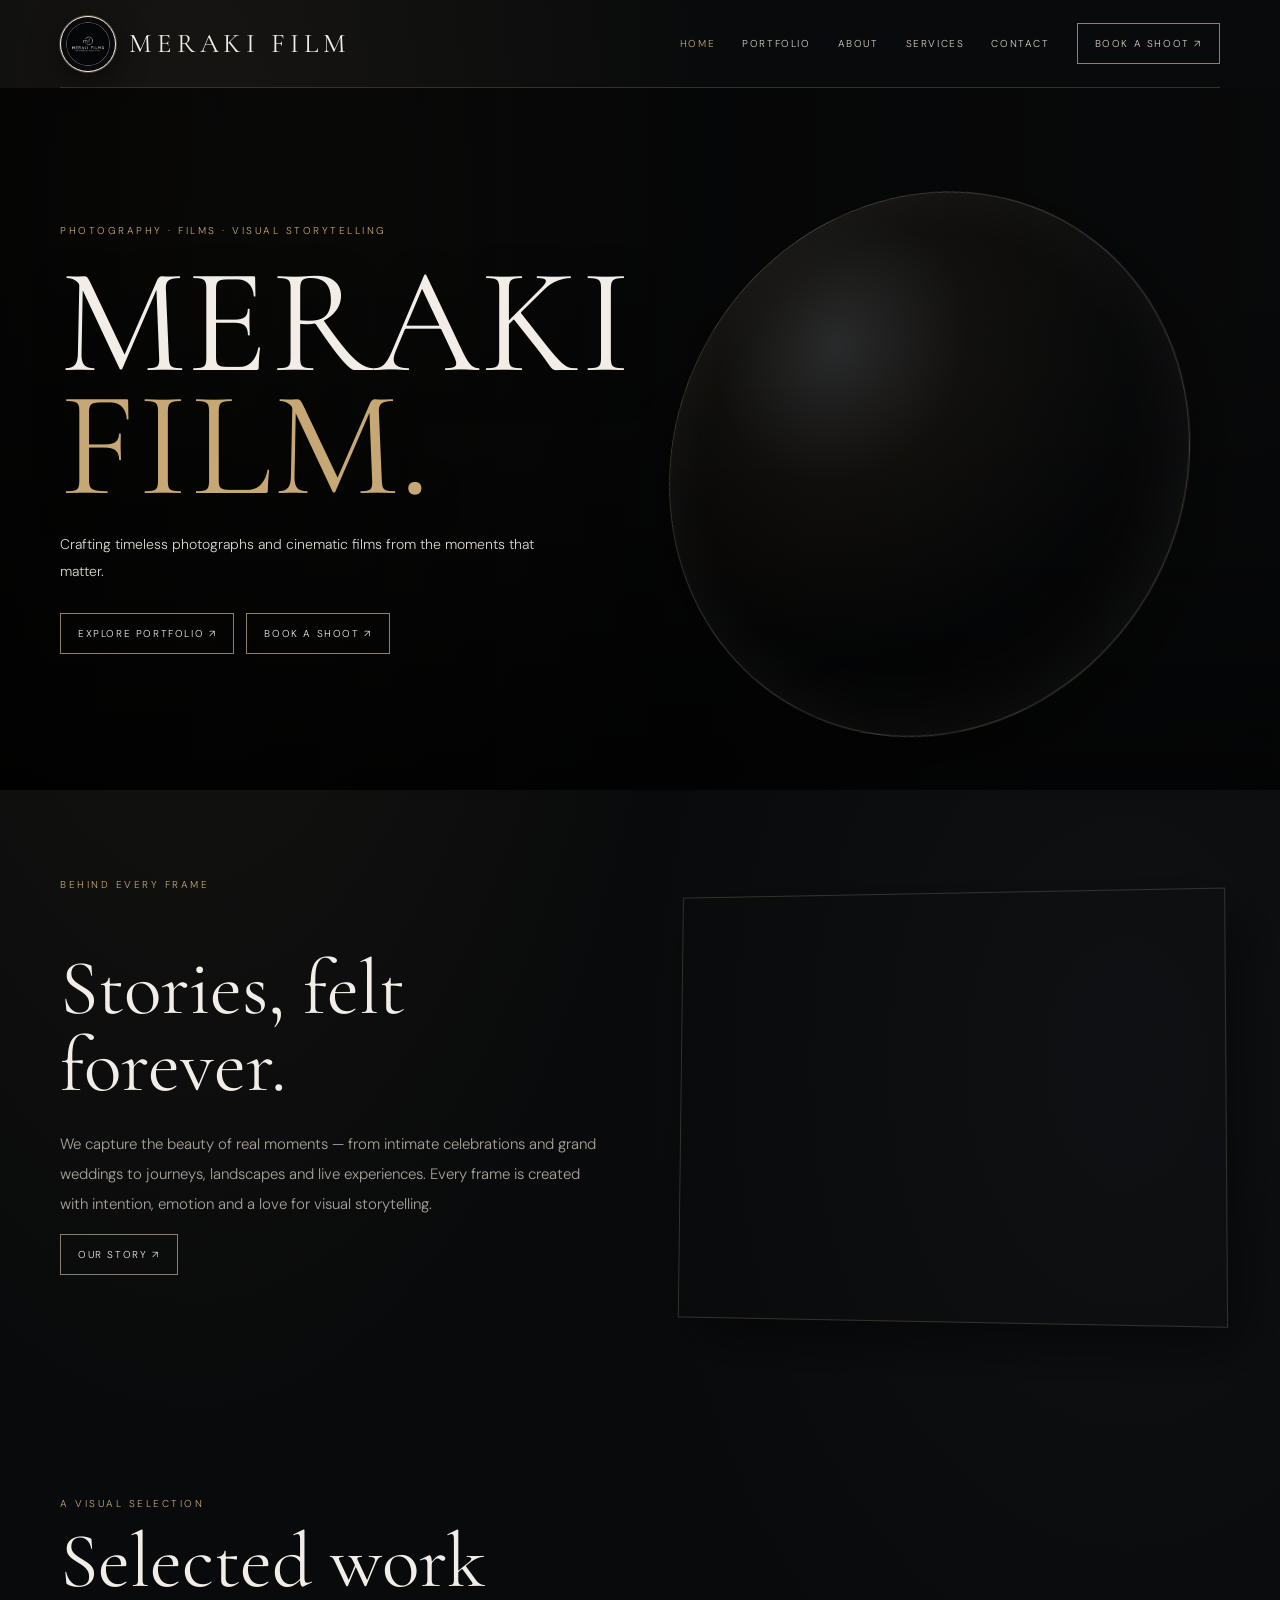
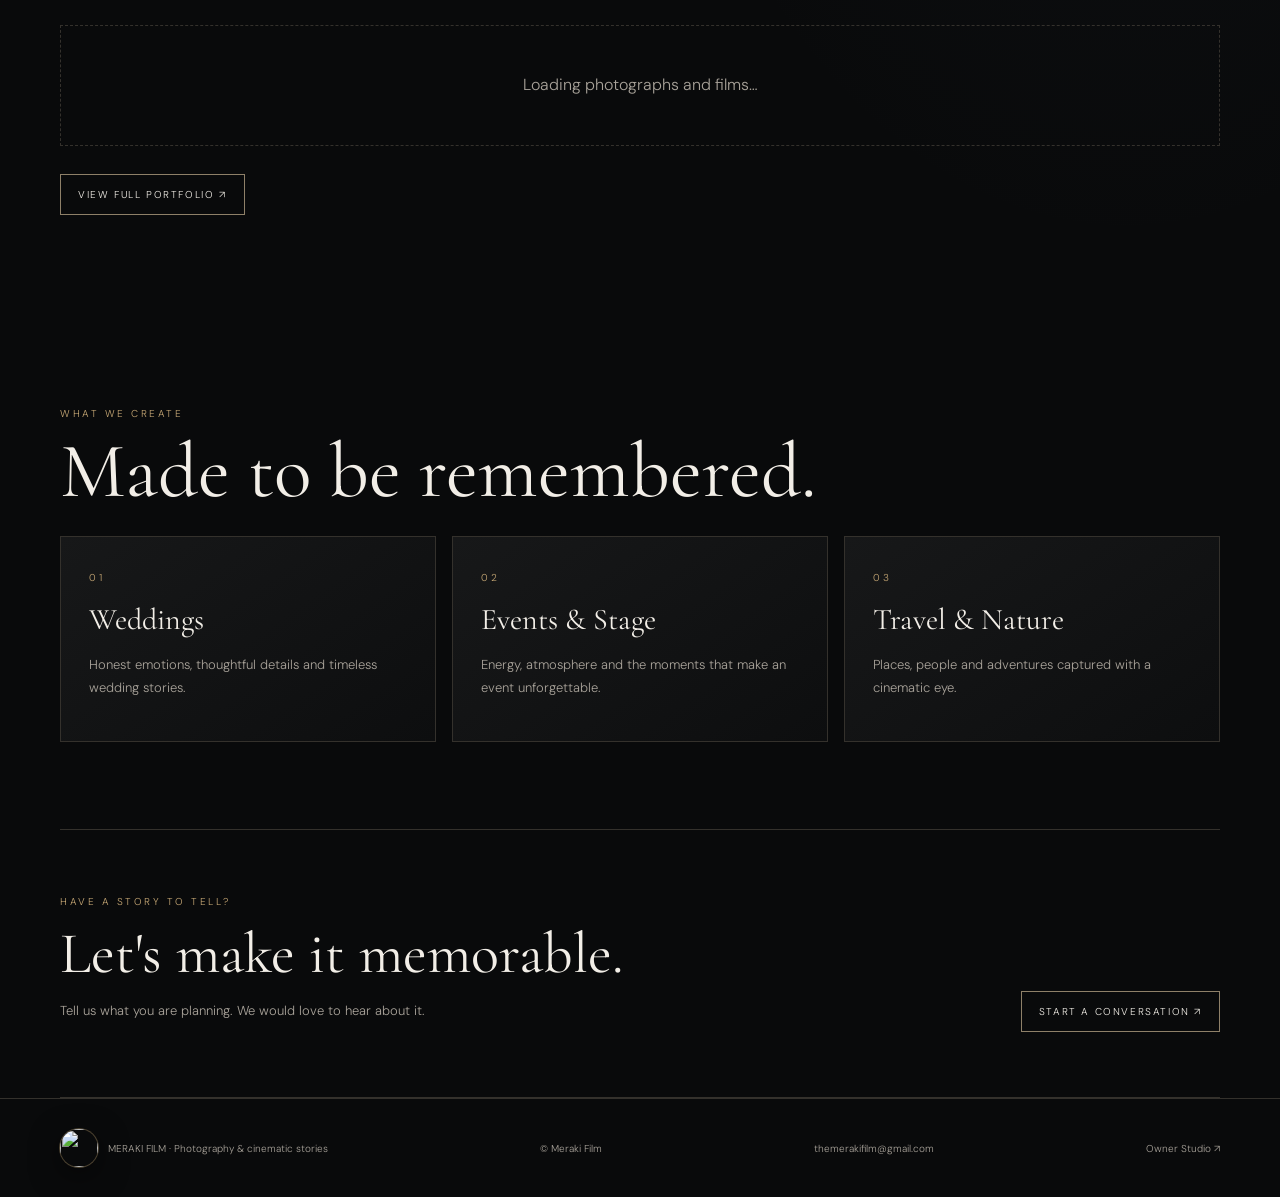
==== index.html @ 09159ee7 "Update index.html" ====
<!doctype html><html lang="en"><head><meta charset="utf-8"><meta name="viewport" content="width=device-width,initial-scale=1"><meta name="theme-color" content="#090a0b"><title>Photography & Cinematic Films | Meraki Film</title><meta name="description" content="Meraki Film — photography, cinematic films, weddings, travel and live events."><link rel="preconnect" href="https://fonts.googleapis.com"><link href="https://fonts.googleapis.com/css2?family=Cormorant+Garamond:wght@400;500;600&family=DM+Sans:wght@300;400;500&display=swap" rel="stylesheet"><link rel="stylesheet" href="styles.css"></head><body><header class="wrap nav"><a class="logo-link" href="index.html"><img src="meraki_films_logo_cropped.png" alt="Meraki Films logo"><span class="wordmark">MERAKI FILM</span></a><button class="menu-toggle" id="menuToggle" aria-label="Open menu">Menu</button><nav id="mainNav"><a class="active" href="index.html">Home</a><a class="" href="portfolio.html">Portfolio</a><a class="" href="about.html">About</a><a class="" href="services.html">Services</a><a class="" href="contact.html">Contact</a><a class="nav-cta" href="contact.html">Book a shoot ↗</a></nav></header><section class="hero"><div class="wrap"><div class="eyebrow">Photography · Films · Visual storytelling</div><h1>MERAKI<br><span style="color:var(--gold)">FILM.</span></h1><p id="tagline">Crafting timeless photographs and cinematic films from the moments that matter.</p><div class="hero-actions"><a class="btn" href="portfolio.html">Explore portfolio ↗</a><a class="btn" href="contact.html">Book a shoot ↗</a></div></div></section>
<section class="wrap section"><div class="eyebrow">Behind every frame</div><div class="split"><div><h2 class="heading" id="aboutTitle">Stories, felt forever.</h2><p class="lead" id="aboutText">We capture the beauty of real moments — from intimate celebrations and grand weddings to journeys, landscapes and live experiences. Every frame is created with intention, emotion and a love for visual storytelling.</p><a class="btn" href="about.html">Our story ↗</a></div><div class="visual one"></div></div></section>
<section class="wrap section"><div class="eyebrow">A visual selection</div><h2 class="heading">Selected work</h2><div class="gallery" id="featuredGallery"><div class="empty">Loading photographs and films…</div></div><p style="margin-top:28px"><a class="btn" href="portfolio.html">View full portfolio ↗</a></p></section>
<section class="wrap section"><div class="eyebrow">What we create</div><h2 class="heading">Made to be remembered.</h2><div class="cards"><article class="service-card"><span class="eyebrow">01</span><h3>Weddings</h3><p>Honest emotions, thoughtful details and timeless wedding stories.</p></article><article class="service-card"><span class="eyebrow">02</span><h3>Events & Stage</h3><p>Energy, atmosphere and the moments that make an event unforgettable.</p></article><article class="service-card"><span class="eyebrow">03</span><h3>Travel & Nature</h3><p>Places, people and adventures captured with a cinematic eye.</p></article></div></section>
<section class="wrap cta-band"><div><div class="eyebrow">Have a story to tell?</div><h2>Let's make it memorable.</h2><p>Tell us what you are planning. We would love to hear about it.</p></div><a class="btn" href="contact.html">Start a conversation ↗</a></section><footer><div class="wrap footer-inner"><a class="footer-brand" href="index.html"><img src="meraki_films_logo_cropped.png=""><span>MERAKI FILM · Photography & cinematic stories</span></a><span>© <span id="year"></span> Meraki Film</span><a href="mailto:themerakifilm@gmail.com" data-email>themerakifilm@gmail.com</a><a href="admin.html">Owner Studio ↗</a></div></footer><script type="module" src="app.js"></script></body></html>
---- styles.css ----
:root{--bg:#090a0b;--panel:#121416;--cream:#f2eee7;--muted:#a9a39a;--gold:#c7a875;--line:#34312c}
*{box-sizing:border-box}html{scroll-behavior:smooth}body{margin:0;background:var(--bg);color:var(--cream);font-family:"DM Sans",sans-serif;font-weight:300}a{color:inherit;text-decoration:none}button,input,textarea{font:inherit}.wrap{width:min(1160px,calc(100% - 44px));margin:auto}
header.nav{height:88px;display:flex;align-items:center;justify-content:space-between;border-bottom:1px solid var(--line);gap:24px}
.logo-link{display:flex;align-items:center;gap:13px;min-width:0}.logo-link img{width:56px;height:56px;object-fit:cover;border-radius:50%;border:1px solid #eee}.wordmark{font:27px "Cormorant Garamond",serif;letter-spacing:.18em;white-space:nowrap}
nav{display:flex;align-items:center;gap:27px}nav a,.nav-cta{font-size:10px;letter-spacing:.16em;text-transform:uppercase;color:#d8d0c5}nav a:hover,nav a.active{color:var(--gold)}.nav-cta,.btn{border:1px solid #8e8068;padding:13px 17px;font-size:10px;letter-spacing:.16em;text-transform:uppercase;display:inline-block;transition:.25s}.nav-cta:hover,.btn:hover{background:var(--gold);color:#101010}
.menu-toggle{display:none;background:none;border:1px solid var(--line);color:var(--cream);padding:9px 12px}
.eyebrow{color:var(--gold);font-size:10px;letter-spacing:.25em;text-transform:uppercase}.hero{min-height:78vh;display:flex;align-items:end;padding:100px 0;background:linear-gradient(90deg,#000b,#0002),linear-gradient(0deg,#000c,transparent 70%),url('https://images.unsplash.com/photo-1470770841072-f978cf4d019e?auto=format&fit=crop&w=2200&q=85') center/cover}
.hero h1{font:clamp(72px,13vw,150px)/.82 "Cormorant Garamond",serif;letter-spacing:.015em;margin:24px 0}.hero p{max-width:490px;line-height:1.9;color:#ddd7ce;font-size:14px}.hero-actions{display:flex;gap:12px;flex-wrap:wrap;margin-top:28px}
.section{padding:88px 0}.heading{font:clamp(44px,7vw,78px)/.98 "Cormorant Garamond",serif;margin:13px 0 26px}.lead{max-width:720px;color:var(--muted);font-size:15px;line-height:2}.split{display:grid;grid-template-columns:1fr 1fr;gap:65px;align-items:center}.visual{min-height:430px;background:center/cover;border:1px solid var(--line)}.visual.one{background-image:url('https://images.unsplash.com/photo-1470252649378-9c29740c9fa8?auto=format&fit=crop&w=1200&q=85')}
.cards{display:grid;grid-template-columns:repeat(3,1fr);gap:16px}.service-card{padding:28px;border:1px solid var(--line);background:linear-gradient(145deg,#171819,#0d0e0f);min-height:205px}.service-card h3{font:30px "Cormorant Garamond",serif;margin:15px 0}.service-card p{color:var(--muted);font-size:13px;line-height:1.8}
.gallery{display:grid;grid-template-columns:repeat(3,1fr);gap:14px}.item{position:relative;background:#171819;min-height:240px;overflow:hidden;cursor:pointer}.item img,.item video{width:100%;height:100%;min-height:280px;object-fit:cover;display:block;transition:transform .6s}.item:hover img{transform:scale(1.04)}.caption{position:absolute;bottom:0;left:0;right:0;padding:38px 16px 15px;background:linear-gradient(transparent,#000c);font-size:11px;letter-spacing:.12em}.filters{display:flex;gap:9px;flex-wrap:wrap;margin:0 0 25px}.filter{background:none;border:1px solid var(--line);color:var(--cream);padding:10px 14px;font-size:9px;letter-spacing:.13em;text-transform:uppercase;cursor:pointer}.filter.active,.filter:hover{border-color:var(--gold);color:var(--gold)}.empty{grid-column:1/-1;border:1px dashed var(--line);padding:45px;text-align:center;color:var(--muted);line-height:1.8}
.cta-band{border-block:1px solid var(--line);padding:65px 0;display:flex;align-items:end;justify-content:space-between;gap:30px}.cta-band h2{font:clamp(38px,6vw,58px) "Cormorant Garamond",serif;margin:10px 0}.cta-band p{color:var(--muted);font-size:13px}
.page-hero{padding:105px 0 75px;background:linear-gradient(90deg,#0009,#0003),url('https://images.unsplash.com/photo-1470770841072-f978cf4d019e?auto=format&fit=crop&w=2000&q=80') center/cover}.page-hero h1{font:clamp(58px,10vw,108px)/.9 "Cormorant Garamond",serif;margin:18px 0}
.contact-grid{display:grid;grid-template-columns:1fr 1fr;gap:50px}.contact-box{border:1px solid var(--line);padding:28px}.contact-box label{display:block;color:var(--muted);font-size:10px;letter-spacing:.15em;text-transform:uppercase;margin:15px 0 7px}.contact-box input,.contact-box textarea{width:100%;background:#0a0b0c;border:1px solid var(--line);padding:13px;color:var(--cream)}.contact-box textarea{min-height:130px}.contact-box button{margin-top:17px;background:var(--gold);border:0;padding:14px 18px;text-transform:uppercase;letter-spacing:.14em;font-size:10px;cursor:pointer}
footer{border-top:1px solid var(--line);padding:30px 0;color:var(--muted);font-size:10px}.footer-inner{display:flex;justify-content:space-between;align-items:center;gap:18px;flex-wrap:wrap}.footer-brand{display:flex;align-items:center;gap:10px}.footer-brand img{width:38px;height:38px;border-radius:50%;object-fit:cover}
.lightbox{position:fixed;inset:0;background:#000e;display:none;align-items:center;justify-content:center;padding:25px;z-index:20}.lightbox.open{display:flex}.lightbox img,.lightbox video{max-width:min(1100px,95vw);max-height:85vh}.lightbox button{position:absolute;top:20px;right:24px;background:none;border:1px solid #aaa;color:white;padding:10px 14px}
@media(max-width:760px){header.nav{height:76px}.wordmark{font-size:23px}.logo-link img{width:47px;height:47px}.menu-toggle{display:block}nav{display:none;position:absolute;top:76px;left:0;right:0;background:#0d0e0f;padding:22px;z-index:10;border-bottom:1px solid var(--line);flex-direction:column;align-items:flex-start}nav.open{display:flex}.hero{min-height:650px}.section{padding:65px 0}.split,.contact-grid{grid-template-columns:1fr;gap:28px}.cards{grid-template-columns:1fr 1fr}.gallery{grid-template-columns:1fr 1fr}.item,.item img,.item video{min-height:210px}.cta-band{display:block}.cta-band .btn{margin-top:12px}}
@media(max-width:480px){.wrap{width:calc(100% - 30px)}.gallery,.cards{grid-template-columns:1fr}.hero h1{font-size:72px}.page-hero{padding:80px 0 55px}}

/* MERAKI FILM — cinematic depth & motion system */
:root{--motion-ease:cubic-bezier(.2,.75,.25,1)}
body{overflow-x:hidden;background-image:radial-gradient(ellipse at 15% 8%,rgba(199,168,117,.075),transparent 34%),radial-gradient(ellipse at 88% 38%,rgba(85,103,130,.07),transparent 32%)}
.hero,.page-hero{position:relative;isolation:isolate;overflow:hidden;background-attachment:fixed}
.hero:before,.page-hero:before{content:"";position:absolute;z-index:-1;width:min(43vw,560px);aspect-ratio:1;border:1px solid rgba(238,220,184,.25);border-radius:50%;right:8%;top:12%;background:radial-gradient(circle at 35% 30%,rgba(255,255,255,.14),rgba(199,168,117,.055) 28%,rgba(0,0,0,.12) 62%,rgba(0,0,0,.48));box-shadow:inset 0 0 70px rgba(255,255,255,.06),0 25px 100px #0008;transform:perspective(900px) rotateY(-22deg) rotateX(12deg);animation:lensFloat 9s ease-in-out infinite;pointer-events:none}
.hero:after,.page-hero:after{content:"";position:absolute;z-index:-1;inset:-20%;background:linear-gradient(115deg,transparent 35%,rgba(255,255,255,.055) 48%,transparent 58%);transform:translateX(-65%) rotate(8deg);animation:lightSweep 12s ease-in-out infinite;pointer-events:none}
.hero>.wrap,.page-hero>.wrap{position:relative;z-index:1;transform-style:preserve-3d;animation:heroEnter 1.15s var(--motion-ease) both}
.hero h1,.page-hero h1{text-shadow:0 12px 38px #0009;transform:translateZ(42px)}
.hero .eyebrow,.page-hero .eyebrow{animation:fadeUp .9s .15s both}
.hero p{animation:fadeUp .9s .32s both}
.hero-actions{animation:fadeUp .9s .48s both}
.logo-link img,.footer-brand img{box-shadow:0 0 0 1px rgba(199,168,117,.35),0 8px 30px #0008;transition:transform .6s var(--motion-ease),box-shadow .6s}
.logo-link:hover img{transform:rotateY(18deg) rotateX(-8deg) scale(1.06);box-shadow:0 12px 38px #000b,0 0 25px #c7a87533}
.service-card,.item,.visual,.contact-box{transform-style:preserve-3d;transition:transform .55s var(--motion-ease),border-color .4s,box-shadow .55s;will-change:transform}
.service-card:hover{transform:perspective(900px) rotateX(5deg) rotateY(-5deg) translateY(-9px);border-color:#9c825c;box-shadow:18px 24px 55px #0008}
.item{box-shadow:0 12px 28px #0003}
.item:hover{transform:perspective(900px) rotateX(2deg) rotateY(-2deg) translateY(-7px);box-shadow:0 24px 55px #0009;border-color:#9c825c}
.item img,.item video{backface-visibility:hidden}
.visual{box-shadow:18px 22px 55px #0008;transform:perspective(1000px) rotateY(-5deg) rotateX(2deg)}
.visual:hover{transform:perspective(1000px) rotateY(0) rotateX(0) translateY(-5px)}
.btn,.nav-cta,.filter{transition:transform .3s var(--motion-ease),background .3s,border-color .3s,color .3s,box-shadow .3s}
.btn:hover,.nav-cta:hover{transform:translateY(-3px);box-shadow:0 10px 28px #c7a8752b}
.reveal{opacity:0;transform:translateY(32px) scale(.985);transition:opacity .85s var(--motion-ease),transform .85s var(--motion-ease)}
.reveal.is-visible{opacity:1;transform:translateY(0) scale(1)}
@keyframes lensFloat{0%,100%{transform:perspective(900px) rotateY(-22deg) rotateX(12deg) translate3d(0,0,0)}50%{transform:perspective(900px) rotateY(-12deg) rotateX(5deg) translate3d(-10px,-20px,0)}}
@keyframes lightSweep{0%,35%{transform:translateX(-75%) rotate(8deg);opacity:0}55%{opacity:1}85%,100%{transform:translateX(75%) rotate(8deg);opacity:0}}
@keyframes heroEnter{from{opacity:0;transform:translateY(28px) translateZ(-50px)}to{opacity:1;transform:translateY(0) translateZ(0)}}
@keyframes fadeUp{from{opacity:0;transform:translateY(18px)}to{opacity:1;transform:translateY(0)}}
@media(max-width:760px){.hero,.page-hero{background-attachment:scroll}.hero:before,.page-hero:before{width:72vw;right:-20%;top:8%;opacity:.65}.service-card:hover,.item:hover{transform:translateY(-4px)}.visual{transform:none}}
@media(prefers-reduced-motion:reduce){*,*:before,*:after{animation-duration:.01ms!important;animation-iteration-count:1!important;scroll-behavior:auto!important;transition-duration:.01ms!important}.reveal{opacity:1;transform:none}}
/* SUZUKA logo: full image inside the circle */
.logo-link img {
  object-fit: contain !important;
  padding: 5px;
  background: #090a0b;
  border-radius: 50%;
}
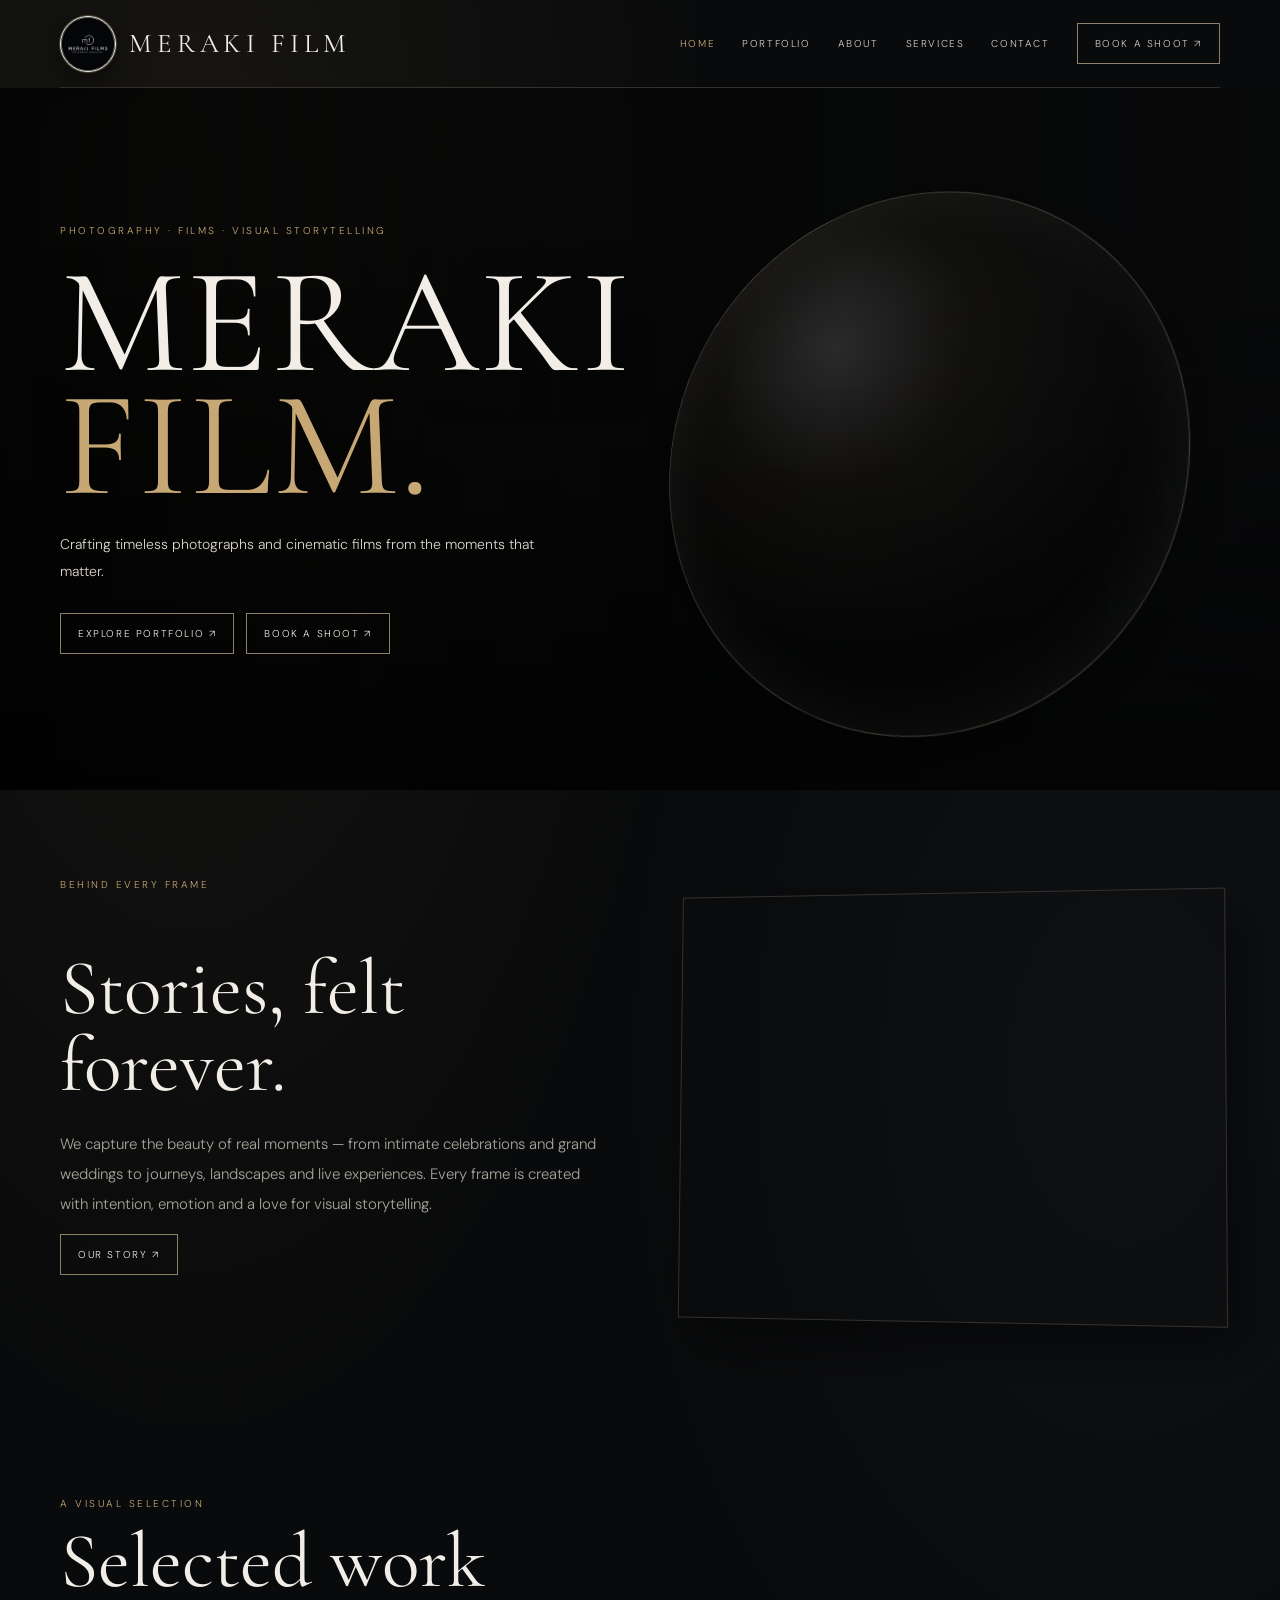
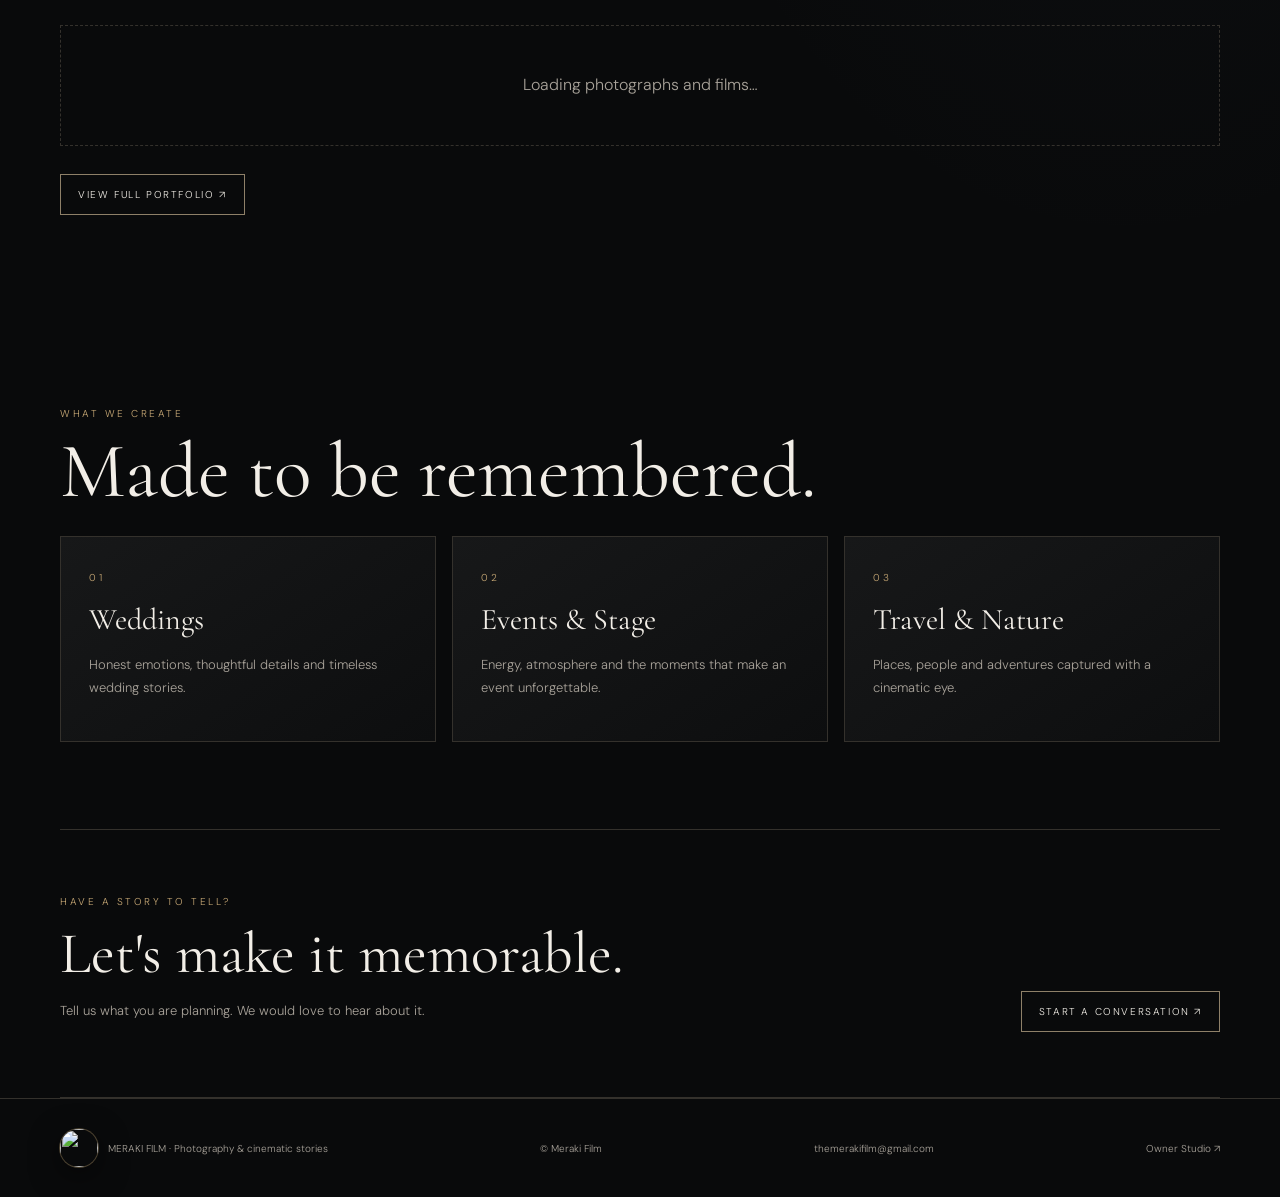
==== commit 3f4cc617: "Update index.html" ====
--- a/index.html
+++ b/index.html
@@ -1,4 +1,6 @@
-<!doctype html><html lang="en"><head><meta charset="utf-8"><meta name="viewport" content="width=device-width,initial-scale=1"><meta name="theme-color" content="#090a0b"><title>Photography & Cinematic Films | Meraki Film</title><meta name="description" content="Meraki Film — photography, cinematic films, weddings, travel and live events."><link rel="preconnect" href="https://fonts.googleapis.com"><link href="https://fonts.googleapis.com/css2?family=Cormorant+Garamond:wght@400;500;600&family=DM+Sans:wght@300;400;500&display=swap" rel="stylesheet"><link rel="stylesheet" href="styles.css"></head><body><header class="wrap nav"><a class="logo-link" href="index.html"><img src="meraki_films_logo_cropped.png" alt="Meraki Films logo"><span class="wordmark">MERAKI FILM</span></a><button class="menu-toggle" id="menuToggle" aria-label="Open menu">Menu</button><nav id="mainNav"><a class="active" href="index.html">Home</a><a class="" href="portfolio.html">Portfolio</a><a class="" href="about.html">About</a><a class="" href="services.html">Services</a><a class="" href="contact.html">Contact</a><a class="nav-cta" href="contact.html">Book a shoot ↗</a></nav></header><section class="hero"><div class="wrap"><div class="eyebrow">Photography · Films · Visual storytelling</div><h1>MERAKI<br><span style="color:var(--gold)">FILM.</span></h1><p id="tagline">Crafting timeless photographs and cinematic films from the moments that matter.</p><div class="hero-actions"><a class="btn" href="portfolio.html">Explore portfolio ↗</a><a class="btn" href="contact.html">Book a shoot ↗</a></div></div></section>
+<!doctype html><html lang="en"><head><meta name="google-site-verification" content="GXyLjauyWaAlwbaA85CjyurjWy-z8u0idn6JCdcBlZs" /><meta charset="utf-8"><meta name="viewport" content="width=device-width,initial-scale=1"><meta name="theme-color" content="#090a0b"><title>Photography & Cinematic Films | Meraki Film</title><meta name="description" content="Meraki Film — photography, cinematic films, weddings, travel and live events."><link rel="preconnect" href="https://fonts.googleapis.com"><link href="https://fonts.googleapis.com/css2?family=Cormorant+Garamond:wght@400;500;600&family=DM+Sans:wght@300;400;500&display=swap" rel="stylesheet"><link rel="stylesheet" href="styles.css"><link rel="icon" type="image/png" href="/Suzuka-photography-/meraki_films_logo_cropped.png">
+<link rel="apple-touch-icon" href="/Suzuka-photography-/meraki_films_logo_cropped.png">
+<meta name="application-name" content="Meraki Film"></head><body><header class="wrap nav"><a class="logo-link" href="index.html"><img src="meraki_films_logo_cropped.png" alt="Meraki Films logo"><span class="wordmark">MERAKI FILM</span></a><button class="menu-toggle" id="menuToggle" aria-label="Open menu">Menu</button><nav id="mainNav"><a class="active" href="index.html">Home</a><a class="" href="portfolio.html">Portfolio</a><a class="" href="about.html">About</a><a class="" href="services.html">Services</a><a class="" href="contact.html">Contact</a><a class="nav-cta" href="contact.html">Book a shoot ↗</a></nav></header><section class="hero"><div class="wrap"><div class="eyebrow">Photography · Films · Visual storytelling</div><h1>MERAKI<br><span style="color:var(--gold)">FILM.</span></h1><p id="tagline">Crafting timeless photographs and cinematic films from the moments that matter.</p><div class="hero-actions"><a class="btn" href="portfolio.html">Explore portfolio ↗</a><a class="btn" href="contact.html">Book a shoot ↗</a></div></div></section>
 <section class="wrap section"><div class="eyebrow">Behind every frame</div><div class="split"><div><h2 class="heading" id="aboutTitle">Stories, felt forever.</h2><p class="lead" id="aboutText">We capture the beauty of real moments — from intimate celebrations and grand weddings to journeys, landscapes and live experiences. Every frame is created with intention, emotion and a love for visual storytelling.</p><a class="btn" href="about.html">Our story ↗</a></div><div class="visual one"></div></div></section>
 <section class="wrap section"><div class="eyebrow">A visual selection</div><h2 class="heading">Selected work</h2><div class="gallery" id="featuredGallery"><div class="empty">Loading photographs and films…</div></div><p style="margin-top:28px"><a class="btn" href="portfolio.html">View full portfolio ↗</a></p></section>
 <section class="wrap section"><div class="eyebrow">What we create</div><h2 class="heading">Made to be remembered.</h2><div class="cards"><article class="service-card"><span class="eyebrow">01</span><h3>Weddings</h3><p>Honest emotions, thoughtful details and timeless wedding stories.</p></article><article class="service-card"><span class="eyebrow">02</span><h3>Events & Stage</h3><p>Energy, atmosphere and the moments that make an event unforgettable.</p></article><article class="service-card"><span class="eyebrow">03</span><h3>Travel & Nature</h3><p>Places, people and adventures captured with a cinematic eye.</p></article></div></section>
--- a/styles.css
+++ b/styles.css
@@ -47,10 +47,147 @@
 @keyframes fadeUp{from{opacity:0;transform:translateY(18px)}to{opacity:1;transform:translateY(0)}}
 @media(max-width:760px){.hero,.page-hero{background-attachment:scroll}.hero:before,.page-hero:before{width:72vw;right:-20%;top:8%;opacity:.65}.service-card:hover,.item:hover{transform:translateY(-4px)}.visual{transform:none}}
 @media(prefers-reduced-motion:reduce){*,*:before,*:after{animation-duration:.01ms!important;animation-iteration-count:1!important;scroll-behavior:auto!important;transition-duration:.01ms!important}.reveal{opacity:1;transform:none}}
-/* SUZUKA logo: full image inside the circle */
-.logo-link img {
-  object-fit: contain !important;
-  padding: 5px;
-  background: #090a0b;
+/* MERAKI FILM - PREMIUM FULLSCREEN LIGHTBOX */
+
+#merakiLightbox {
+  position: fixed !important;
+  inset: 0 !important;
+  width: 100vw !important;
+  height: 100vh !important;
+  height: 100dvh !important;
+  max-width: none !important;
+  max-height: none !important;
+  margin: 0 !important;
+  padding: 0 !important;
+  border: 0 !important;
+  background: #080808 !important;
+  color: white !important;
+  overflow: hidden !important;
+  box-sizing: border-box !important;
+}
+
+#merakiLightbox[open] {
+  display: flex !important;
+  align-items: center !important;
+  justify-content: center !important;
+}
+
+#merakiLightbox::backdrop {
+  background: #080808;
+}
+
+#merakiLightbox .lb-content {
+  width: 100%;
+  height: 100%;
+  display: flex;
+  align-items: center;
+  justify-content: center;
+  padding: 55px 65px 65px;
+  box-sizing: border-box;
+  touch-action: pan-y;
+}
+
+#merakiLightbox .lb-content img,
+#merakiLightbox .lb-content video {
+  display: block;
+  max-width: 100%;
+  max-height: 100%;
+  width: auto;
+  height: auto;
+  object-fit: contain;
+  user-select: none;
+}
+
+#merakiLightbox button {
+  position: absolute;
+  z-index: 10;
+  display: flex;
+  align-items: center;
+  justify-content: center;
+  width: 46px;
+  height: 46px;
+  padding: 0;
+  border: 1px solid rgba(199,168,117,.75);
   border-radius: 50%;
+  background: rgba(15,15,15,.82);
+  color: #d7bd8b;
+  font-size: 30px;
+  cursor: pointer;
+  transition: background .25s, transform .25s;
 }
+
+#merakiLightbox button:hover {
+  background: #c7a875;
+  color: #080808;
+  transform: scale(1.08);
+}
+
+#merakiLightbox .lb-close {
+  top: 18px;
+  right: 18px;
+  font-size: 29px;
+}
+
+#merakiLightbox .lb-prev {
+  left: 15px;
+  top: 50%;
+  transform: translateY(-50%);
+}
+
+#merakiLightbox .lb-next {
+  right: 15px;
+  top: 50%;
+  transform: translateY(-50%);
+}
+
+#merakiLightbox .lb-caption {
+  position: absolute;
+  bottom: 18px;
+  left: 65px;
+  right: 65px;
+  color: #e8dfd1;
+  text-align: center;
+  font-size: 12px;
+  letter-spacing: .12em;
+  pointer-events: none;
+}
+
+#merakiLightbox .lb-count {
+  position: absolute;
+  bottom: 18px;
+  right: 18px;
+  color: #d7bd8b;
+  font-size: 12px;
+}
+
+@media(max-width:600px) {
+  #merakiLightbox .lb-content {
+    padding: 55px 48px 65px;
+  }
+
+  #merakiLightbox button {
+    width: 40px;
+    height: 40px;
+    font-size: 26px;
+  }
+
+  #merakiLightbox .lb-close {
+    top: 14px;
+    right: 14px;
+  }
+
+  #merakiLightbox .lb-prev {
+    left: 8px;
+  }
+
+  #merakiLightbox .lb-next {
+    right: 8px;
+  }
+
+  #merakiLightbox .lb-caption {
+    bottom: 18px;
+    left: 12px;
+    right: 55px;
+    font-size: 10px;
+  }
+}
